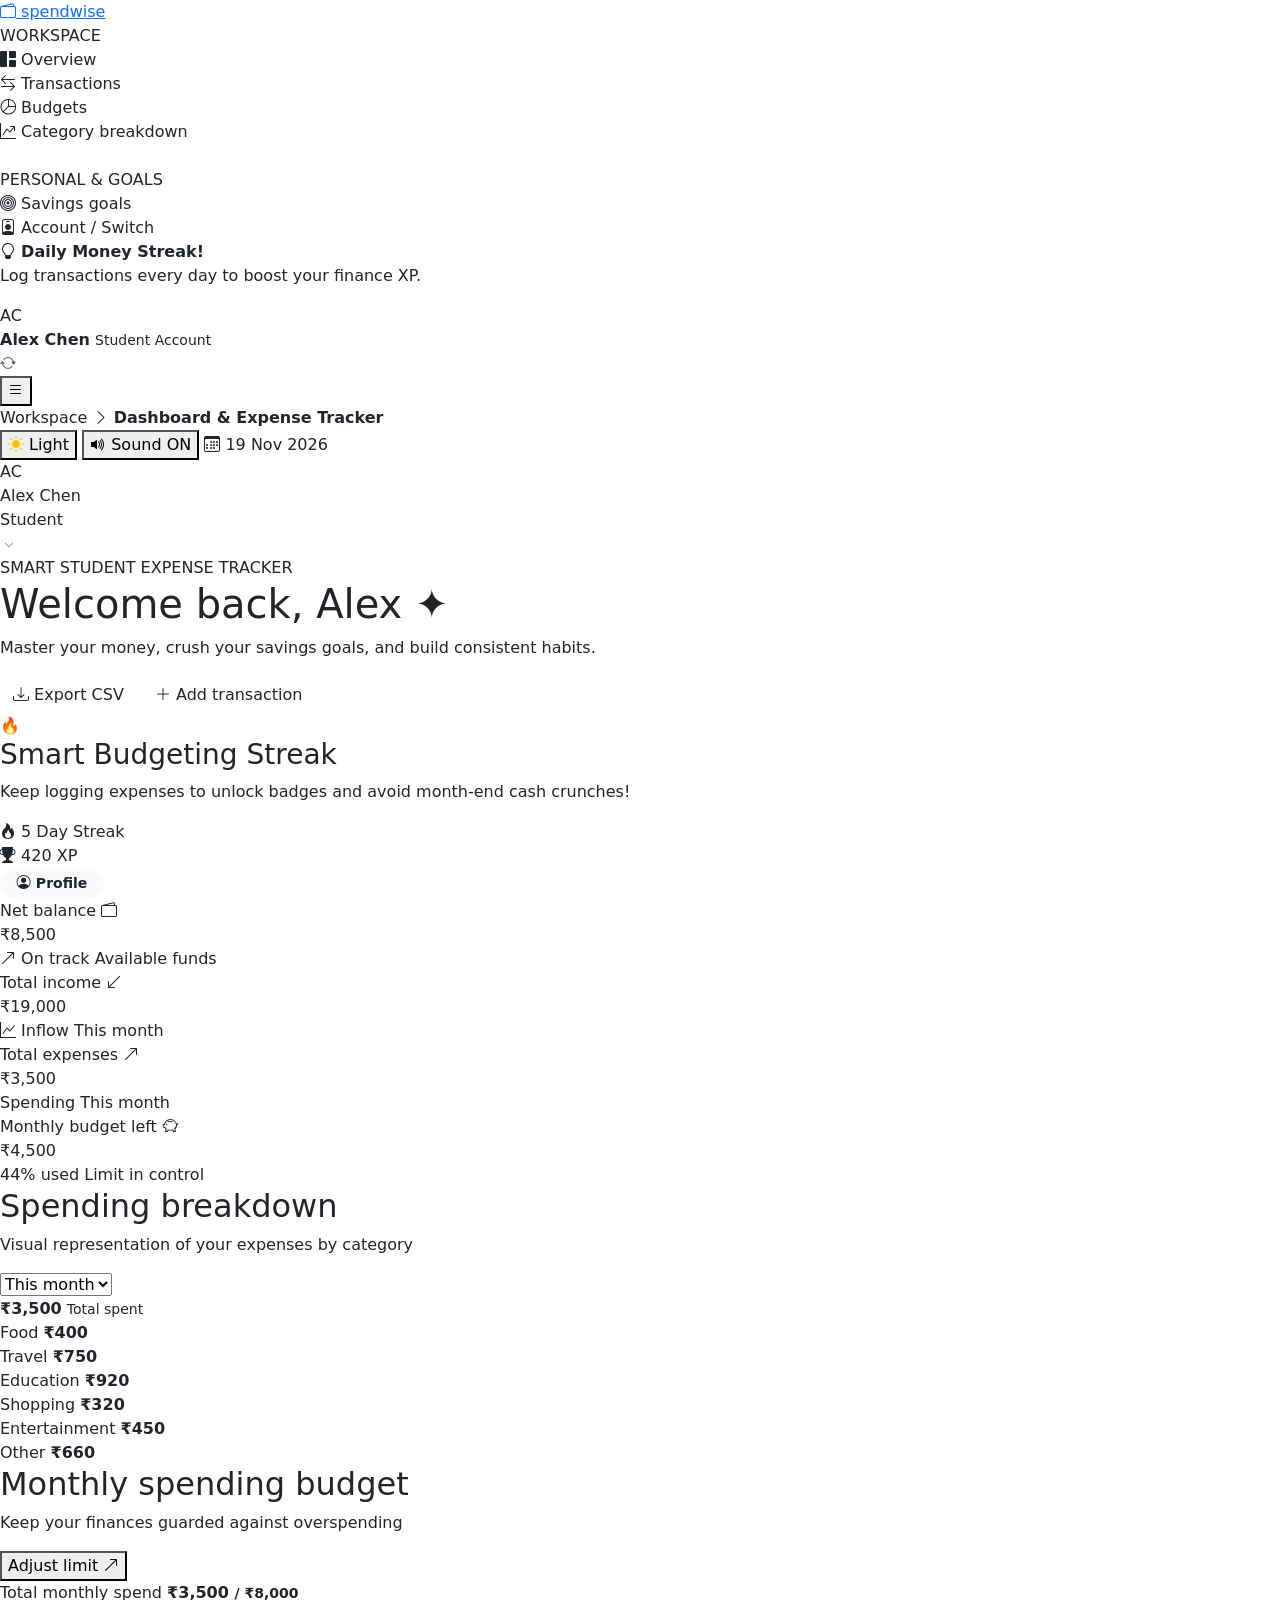
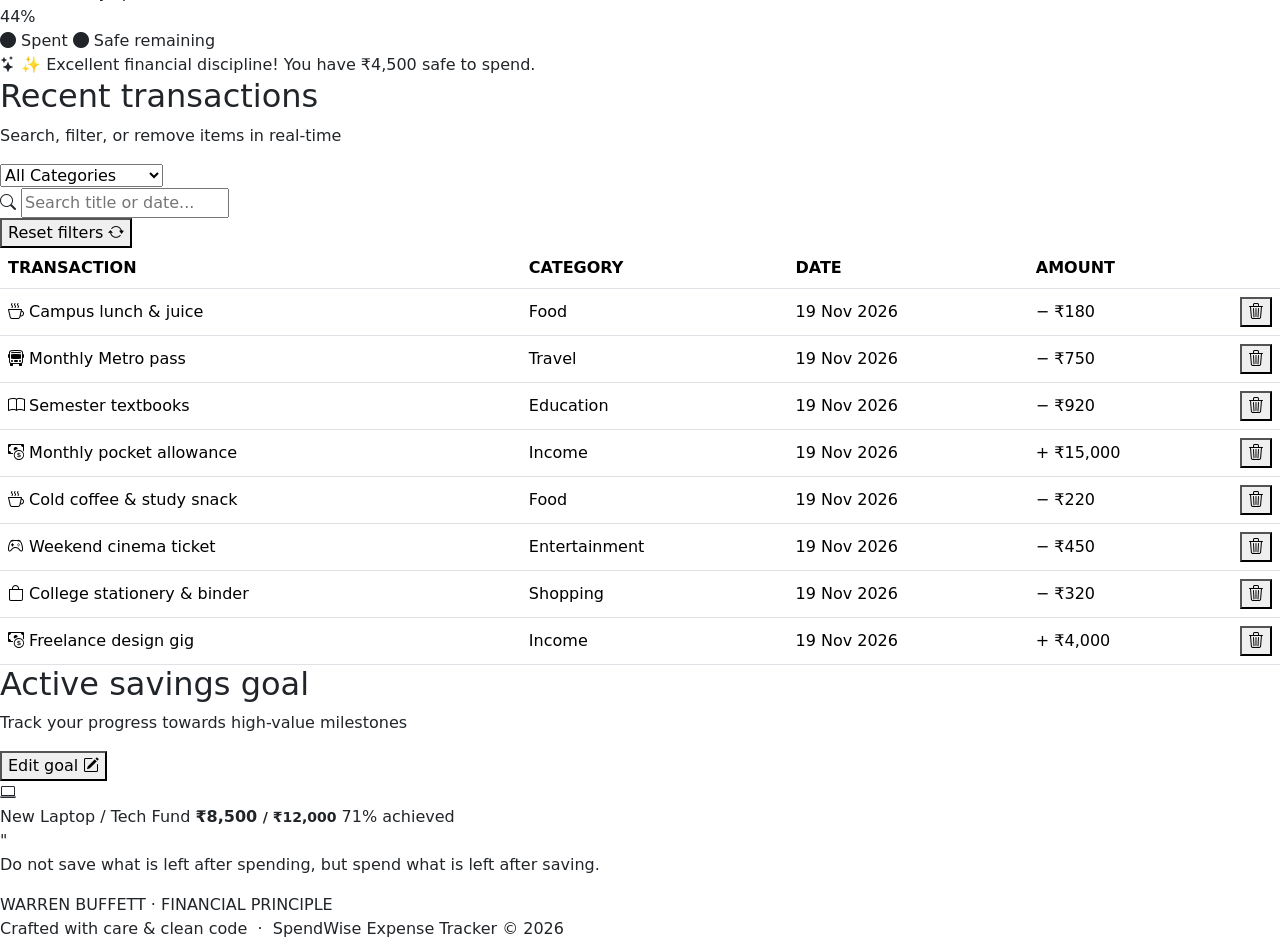
==== index.html @ b211a1a9 "Add files via upload" ====
<!doctype html>
<html lang="en">
<head>
  <meta charset="utf-8">
  <meta name="viewport" content="width=device-width, initial-scale=1">
  <title>SpendWise — Smart Expense &amp; Budget Tracker</title>
  <meta name="description" content="A smart, gamified expense tracker designed with interactive budget insights.">
  <link rel="preconnect" href="https://fonts.googleapis.com">
  <link rel="preconnect" href="https://fonts.gstatic.com" crossorigin>
  <link href="https://fonts.googleapis.com/css2?family=DM+Sans:wght@400;500;600;700&family=Manrope:wght@400;500;600;700;800&display=swap" rel="stylesheet">
  <link href="https://cdn.jsdelivr.net/npm/bootstrap@5.3.3/dist/css/bootstrap.min.css" rel="stylesheet">
  <link href="https://cdn.jsdelivr.net/npm/bootstrap-icons@1.11.3/font/bootstrap-icons.min.css" rel="stylesheet">
  <link rel="stylesheet" href="css/style.css">
</head>
<body>

  <div class="app-shell">

    <!-- ═══════════ SIDEBAR ═══════════ -->
    <aside class="sidebar" id="sidebar">
      <a class="brand" href="index.html">
        <span class="brand-mark"><i class="bi bi-wallet2"></i></span>
        <span>spend<span class="brand-accent">wise</span></span>
      </a>

      <div class="sidebar-label">WORKSPACE</div>
      <nav class="side-nav">
        <a class="nav-link active" href="#overview"><i class="bi bi-grid-1x2-fill"></i> Overview</a>
        <a class="nav-link" href="#transactions"><i class="bi bi-arrow-left-right"></i> Transactions</a>
        <a class="nav-link" href="#budgets"><i class="bi bi-pie-chart"></i> Budgets</a>
        <a class="nav-link" href="#insights"><i class="bi bi-graph-up-arrow"></i> Category breakdown</a>
      </nav>

      <div class="sidebar-label mt-4">PERSONAL &amp; GOALS</div>
      <nav class="side-nav">
        <a class="nav-link" href="#goals"><i class="bi bi-bullseye"></i> Savings goals</a>
        <a class="nav-link" href="#" data-bs-toggle="modal" data-bs-target="#loginModal">
          <i class="bi bi-person-badge"></i> Account / Switch
        </a>
      </nav>

      <div class="sidebar-bottom">
        <div class="tip-card">
          <span class="tip-icon"><i class="bi bi-lightbulb"></i></span>
          <strong>Daily Money Streak!</strong>
          <p>Log transactions every day to boost your finance XP.</p>
        </div>

        <div class="profile-mini" data-bs-toggle="modal" data-bs-target="#loginModal" title="Click to manage profile">
          <div class="avatar">AC</div>
          <div>
            <strong>Alex Chen</strong>
            <small>Student Account</small>
          </div>
          <i class="bi bi-arrow-repeat ms-auto text-muted"></i>
        </div>
      </div>
    </aside>

    <!-- ═══════════ MAIN CONTENT ═══════════ -->
    <main class="main-content">
      <header class="topbar">
        <button class="mobile-menu btn-icon" id="menuToggle" aria-label="Open menu">
          <i class="bi bi-list"></i>
        </button>
        <div class="breadcrumb-text">
          Workspace <i class="bi bi-chevron-right"></i>
          <strong>Dashboard &amp; Expense Tracker</strong>
        </div>

        <div class="top-actions">
          <!-- Light / Dark Theme Toggle -->
          <button class="theme-toggle-btn" id="themeToggleBtn" title="Switch between Light &amp; Dark Mode">
            <i class="bi bi-sun-fill text-warning"></i> <span>Light</span>
          </button>

          <!-- Audio Feedback Toggle -->
          <button class="sound-toggle-btn active" id="soundToggleBtn" title="Toggle audio feedback">
            <i class="bi bi-volume-up-fill"></i> Sound ON
          </button>

          <span class="today-pill"><i class="bi bi-calendar3"></i> 19 Nov 2026</span>

          <!-- User chip -->
          <div class="auth-avatar-chip" data-bs-toggle="modal" data-bs-target="#loginModal" title="Click to login or switch profile">
            <div class="avatar avatar-small">AC</div>
            <div>
              <div class="auth-name">Alex Chen</div>
              <div class="auth-role">Student</div>
            </div>
            <i class="bi bi-chevron-down ms-1 text-muted" style="font-size:10px;"></i>
          </div>
        </div>
      </header>

      <!-- ── OVERVIEW SECTION ── -->
      <section class="page-wrap" id="overview">

        <!-- Welcome Row -->
        <div class="welcome-row reveal">
          <div>
            <div class="eyebrow"><span class="live-dot"></span> SMART STUDENT EXPENSE TRACKER</div>
            <h1>Welcome back, <span class="user-green">Alex</span> <span class="wave">✦</span></h1>
            <p class="subheading">Master your money, crush your savings goals, and build consistent habits.</p>
          </div>
          <div class="header-actions">
            <button class="btn btn-outline-custom" title="Export transactions to CSV">
              <i class="bi bi-download"></i> Export CSV
            </button>
            <button class="btn btn-primary-custom" data-bs-toggle="modal" data-bs-target="#transactionModal">
              <i class="bi bi-plus-lg"></i> Add transaction
            </button>
          </div>
        </div>

        <!-- Gamification Banner -->
        <div class="gamify-banner reveal">
          <div class="gamify-left">
            <div class="gamify-badge">🔥</div>
            <div>
              <h3 class="gamify-title">Smart Budgeting Streak</h3>
              <p class="gamify-desc">Keep logging expenses to unlock badges and avoid month-end cash crunches!</p>
            </div>
          </div>
          <div class="gamify-pills">
            <div class="streak-pill"><i class="bi bi-fire"></i> 5 Day Streak</div>
            <div class="score-pill"><i class="bi bi-trophy-fill"></i> 420 XP</div>
            <button class="btn btn-sm btn-light text-dark fw-bold px-3 py-1 rounded-pill" data-bs-toggle="modal" data-bs-target="#loginModal">
              <i class="bi bi-person-circle"></i> Profile
            </button>
          </div>
        </div>

        <!-- Summary Cards -->
        <div class="summary-grid reveal">
          <!-- Net balance card -->
          <article class="summary-card balance-card">
            <div class="card-top">
              <span>Net balance</span>
              <span class="icon-bubble"><i class="bi bi-wallet2"></i></span>
            </div>
            <div class="amount">₹8,500</div>
            <div class="card-foot">
              <span class="trend positive"><i class="bi bi-arrow-up-right"></i> On track</span>
              <span>Available funds</span>
            </div>
            <div class="balance-orb orb-one"></div>
            <div class="balance-orb orb-two"></div>
          </article>

          <!-- Total income -->
          <article class="summary-card">
            <div class="card-top">
              <span>Total income</span>
              <span class="icon-bubble mint"><i class="bi bi-arrow-down-left"></i></span>
            </div>
            <div class="amount">₹19,000</div>
            <div class="card-foot">
              <span class="trend positive"><i class="bi bi-graph-up"></i> Inflow</span>
              <span>This month</span>
            </div>
          </article>

          <!-- Total expenses -->
          <article class="summary-card">
            <div class="card-top">
              <span>Total expenses</span>
              <span class="icon-bubble coral"><i class="bi bi-arrow-up-right"></i></span>
            </div>
            <div class="amount">₹3,500</div>
            <div class="card-foot">
              <span class="trend neutral">Spending</span>
              <span>This month</span>
            </div>
          </article>

          <!-- Monthly budget left -->
          <article class="summary-card">
            <div class="card-top">
              <span>Monthly budget left</span>
              <span class="icon-bubble violet"><i class="bi bi-piggy-bank"></i></span>
            </div>
            <div class="amount">₹4,500</div>
            <div class="budget-mini"><span></span></div>
            <div class="card-foot">
              <span>44% used</span>
              <span>Limit in control</span>
            </div>
          </article>
        </div>

        <!-- Middle Grid: Spending Breakdown + Budget -->
        <div class="content-grid">

          <!-- Spending breakdown (Donut) -->
          <section class="panel spending-panel reveal" id="insights">
            <div class="panel-heading">
              <div>
                <h2>Spending breakdown</h2>
                <p>Visual representation of your expenses by category</p>
              </div>
              <span class="select-wrap">
                <select aria-label="Chart period">
                  <option>This month</option>
                  <option>All time</option>
                </select>
              </span>
            </div>

            <div class="chart-layout">
              <div class="donut-wrap">
                <div class="donut-chart">
                  <div class="donut-center">
                    <strong>₹3,500</strong>
                    <small>Total spent</small>
                  </div>
                </div>
              </div>

              <div class="legend-list">
                <div class="legend-item">
                  <span class="legend-dot food"></span>
                  <span>Food</span>
                  <strong>₹400</strong>
                </div>
                <div class="legend-item">
                  <span class="legend-dot travel"></span>
                  <span>Travel</span>
                  <strong>₹750</strong>
                </div>
                <div class="legend-item">
                  <span class="legend-dot education"></span>
                  <span>Education</span>
                  <strong>₹920</strong>
                </div>
                <div class="legend-item">
                  <span class="legend-dot shopping"></span>
                  <span>Shopping</span>
                  <strong>₹320</strong>
                </div>
                <div class="legend-item">
                  <span class="legend-dot entertainment"></span>
                  <span>Entertainment</span>
                  <strong>₹450</strong>
                </div>
                <div class="legend-item">
                  <span class="legend-dot other"></span>
                  <span>Other</span>
                  <strong>₹660</strong>
                </div>
              </div>
            </div>
          </section>

          <!-- Monthly Budget Meter -->
          <section class="panel budget-panel reveal" id="budgets">
            <div class="panel-heading">
              <div>
                <h2>Monthly spending budget</h2>
                <p>Keep your finances guarded against overspending</p>
              </div>
              <button class="text-button" data-bs-toggle="modal" data-bs-target="#budgetModal">
                Adjust limit <i class="bi bi-arrow-up-right"></i>
              </button>
            </div>

            <div class="budget-total">
              <div>
                <span class="muted-label">Total monthly spend</span>
                <strong>₹3,500 <small>/ ₹8,000</small></strong>
              </div>
              <div class="budget-percent">44%</div>
            </div>

            <div class="progress-track">
              <div class="progress-fill" style="width:44%;"></div>
            </div>

            <div class="budget-caption">
              <span><i class="bi bi-circle-fill"></i> Spent</span>
              <span><i class="bi bi-circle-fill"></i> Safe remaining</span>
            </div>

            <div class="budget-note">
              <i class="bi bi-stars"></i>
              <span>✨ Excellent financial discipline! You have ₹4,500 safe to spend.</span>
            </div>
          </section>
        </div>

        <!-- Transactions Section -->
        <section class="panel transactions-panel reveal" id="transactions">
          <div class="panel-heading transaction-heading">
            <div>
              <h2>Recent transactions</h2>
              <p>Search, filter, or remove items in real-time</p>
            </div>
            <div class="transaction-tools">
              <select class="filter-select">
                <option value="All">All Categories</option>
                <option value="Food">🍔 Food</option>
                <option value="Travel">🚗 Travel</option>
                <option value="Education">📚 Education</option>
                <option value="Shopping">🛍️ Shopping</option>
                <option value="Entertainment">🎬 Entertainment</option>
                <option value="Income">💰 Income Only</option>
                <option value="Other">📦 Other</option>
              </select>

              <div class="search-box">
                <i class="bi bi-search"></i>
                <input type="search" placeholder="Search title or date...">
              </div>

              <button class="text-button">Reset filters <i class="bi bi-arrow-repeat"></i></button>
            </div>
          </div>

          <div class="table-responsive">
            <table class="table transaction-table align-middle mb-0">
              <thead>
                <tr>
                  <th>TRANSACTION</th>
                  <th>CATEGORY</th>
                  <th>DATE</th>
                  <th>AMOUNT</th>
                  <th style="width:40px"></th>
                </tr>
              </thead>
              <tbody>
                <tr>
                  <td>
                    <div class="transaction-name">
                      <span class="tx-icon"><i class="bi bi-cup-hot"></i></span>
                      Campus lunch &amp; juice
                    </div>
                  </td>
                  <td><span class="category-pill">Food</span></td>
                  <td>19 Nov 2026</td>
                  <td class="amount-out">− ₹180</td>
                  <td><button class="delete-btn" title="Delete"><i class="bi bi-trash3"></i></button></td>
                </tr>
                <tr>
                  <td>
                    <div class="transaction-name">
                      <span class="tx-icon travel"><i class="bi bi-bus-front"></i></span>
                      Monthly Metro pass
                    </div>
                  </td>
                  <td><span class="category-pill">Travel</span></td>
                  <td>19 Nov 2026</td>
                  <td class="amount-out">− ₹750</td>
                  <td><button class="delete-btn" title="Delete"><i class="bi bi-trash3"></i></button></td>
                </tr>
                <tr>
                  <td>
                    <div class="transaction-name">
                      <span class="tx-icon education"><i class="bi bi-book"></i></span>
                      Semester textbooks
                    </div>
                  </td>
                  <td><span class="category-pill">Education</span></td>
                  <td>19 Nov 2026</td>
                  <td class="amount-out">− ₹920</td>
                  <td><button class="delete-btn" title="Delete"><i class="bi bi-trash3"></i></button></td>
                </tr>
                <tr>
                  <td>
                    <div class="transaction-name">
                      <span class="tx-icon income"><i class="bi bi-cash-coin"></i></span>
                      Monthly pocket allowance
                    </div>
                  </td>
                  <td><span class="category-pill">Income</span></td>
                  <td>19 Nov 2026</td>
                  <td class="amount-in">+ ₹15,000</td>
                  <td><button class="delete-btn" title="Delete"><i class="bi bi-trash3"></i></button></td>
                </tr>
                <tr>
                  <td>
                    <div class="transaction-name">
                      <span class="tx-icon"><i class="bi bi-cup-hot"></i></span>
                      Cold coffee &amp; study snack
                    </div>
                  </td>
                  <td><span class="category-pill">Food</span></td>
                  <td>19 Nov 2026</td>
                  <td class="amount-out">− ₹220</td>
                  <td><button class="delete-btn" title="Delete"><i class="bi bi-trash3"></i></button></td>
                </tr>
                <tr>
                  <td>
                    <div class="transaction-name">
                      <span class="tx-icon entertainment"><i class="bi bi-controller"></i></span>
                      Weekend cinema ticket
                    </div>
                  </td>
                  <td><span class="category-pill">Entertainment</span></td>
                  <td>19 Nov 2026</td>
                  <td class="amount-out">− ₹450</td>
                  <td><button class="delete-btn" title="Delete"><i class="bi bi-trash3"></i></button></td>
                </tr>
                <tr>
                  <td>
                    <div class="transaction-name">
                      <span class="tx-icon shopping"><i class="bi bi-bag"></i></span>
                      College stationery &amp; binder
                    </div>
                  </td>
                  <td><span class="category-pill">Shopping</span></td>
                  <td>19 Nov 2026</td>
                  <td class="amount-out">− ₹320</td>
                  <td><button class="delete-btn" title="Delete"><i class="bi bi-trash3"></i></button></td>
                </tr>
                <tr>
                  <td>
                    <div class="transaction-name">
                      <span class="tx-icon income"><i class="bi bi-cash-coin"></i></span>
                      Freelance design gig
                    </div>
                  </td>
                  <td><span class="category-pill">Income</span></td>
                  <td>19 Nov 2026</td>
                  <td class="amount-in">+ ₹4,000</td>
                  <td><button class="delete-btn" title="Delete"><i class="bi bi-trash3"></i></button></td>
                </tr>
              </tbody>
            </table>
          </div>
        </section>

        <!-- Bottom Grid: Savings Goals + Quote -->
        <section class="bottom-grid">
          <div class="panel goal-panel reveal" id="goals">
            <div class="panel-heading">
              <div>
                <h2>Active savings goal</h2>
                <p>Track your progress towards high-value milestones</p>
              </div>
              <button class="text-button" data-bs-toggle="modal" data-bs-target="#goalModal">
                Edit goal <i class="bi bi-pencil-square"></i>
              </button>
            </div>
            <div class="goal-main">
              <div class="goal-illustration"><i class="bi bi-laptop"></i></div>
              <div>
                <span class="muted-label">New Laptop / Tech Fund</span>
                <strong>₹8,500 <small>/ ₹12,000</small></strong>
                <span class="goal-progress-text">71% achieved</span>
              </div>
            </div>
            <div class="progress-track goal-track">
              <div class="goal-fill" style="width:71%;"></div>
            </div>
          </div>

          <div class="quote-card reveal">
            <div class="quote-mark">"</div>
            <p>Do not save what is left after spending, but spend what is left after saving.</p>
            <span>WARREN BUFFETT · FINANCIAL PRINCIPLE</span>
            <div class="quote-decoration"></div>
          </div>
        </section>

        <footer class="footer-note">
          Crafted with care &amp; clean code &nbsp;·&nbsp; SpendWise Expense Tracker © 2026
        </footer>
      </section>
    </main>
  </div>

  <!-- ═══════════ ADD TRANSACTION MODAL ═══════════ -->
  <div class="modal fade" id="transactionModal" tabindex="-1" aria-hidden="true">
    <div class="modal-dialog modal-dialog-centered">
      <div class="modal-content custom-modal">
        <div class="modal-header">
          <div>
            <span class="modal-kicker">RECORD YOUR CASH FLOW</span>
            <h3>Add transaction</h3>
          </div>
          <button type="button" class="btn-close" data-bs-dismiss="modal" aria-label="Close"></button>
        </div>
        <form>
          <div class="modal-body">
            <div class="type-switch">
              <label>
                <input type="radio" name="type" value="expense" checked>
                <span><i class="bi bi-arrow-up-right"></i> Expense</span>
              </label>
              <label>
                <input type="radio" name="type" value="income">
                <span><i class="bi bi-arrow-down-left"></i> Income</span>
              </label>
            </div>

            <label class="form-label" for="txTitle">Description / Title</label>
            <input class="form-control custom-input" id="txTitle" maxlength="50" placeholder="e.g. Lunch with friends">

            <div class="row g-3 mt-1">
              <div class="col-6">
                <label class="form-label" for="txAmount">Amount (₹)</label>
                <input class="form-control custom-input" id="txAmount" type="number" min="1" placeholder="250">
              </div>
              <div class="col-6">
                <label class="form-label" for="txCategory">Category</label>
                <select class="form-select custom-input" id="txCategory">
                  <option>Food</option>
                  <option>Travel</option>
                  <option>Education</option>
                  <option>Shopping</option>
                  <option>Entertainment</option>
                  <option>Other</option>
                </select>
              </div>
            </div>

            <label class="form-label mt-3" for="txDate">Date</label>
            <input class="form-control custom-input" id="txDate" type="date" value="2026-11-19">
          </div>
          <div class="modal-footer">
            <button type="button" class="btn btn-light-custom" data-bs-dismiss="modal">Cancel</button>
            <button type="submit" class="btn btn-primary-custom">Save transaction <i class="bi bi-check2"></i></button>
          </div>
        </form>
      </div>
    </div>
  </div>

  <!-- ═══════════ SET BUDGET MODAL ═══════════ -->
  <div class="modal fade" id="budgetModal" tabindex="-1" aria-hidden="true">
    <div class="modal-dialog modal-dialog-centered">
      <div class="modal-content custom-modal">
        <div class="modal-header">
          <div>
            <span class="modal-kicker">CONTROL YOUR SPEND</span>
            <h3>Set monthly limit</h3>
          </div>
          <button type="button" class="btn-close" data-bs-dismiss="modal"></button>
        </div>
        <form>
          <div class="modal-body">
            <label class="form-label" for="budgetInput">Monthly spending budget (₹)</label>
            <input class="form-control custom-input" id="budgetInput" type="number" min="500" placeholder="8000" value="8000">
            <p class="text-muted mt-2 mb-0" style="font-size:10px;">SpendWise will notify you when your expenses approach 80% and 100% of this amount.</p>
          </div>
          <div class="modal-footer">
            <button type="button" class="btn btn-light-custom" data-bs-dismiss="modal">Cancel</button>
            <button type="submit" class="btn btn-primary-custom">Update budget</button>
          </div>
        </form>
      </div>
    </div>
  </div>

  <!-- ═══════════ SET GOAL MODAL ═══════════ -->
  <div class="modal fade" id="goalModal" tabindex="-1" aria-hidden="true">
    <div class="modal-dialog modal-dialog-centered">
      <div class="modal-content custom-modal">
        <div class="modal-header">
          <div>
            <span class="modal-kicker">DREAM BIG</span>
            <h3>Adjust savings goal</h3>
          </div>
          <button type="button" class="btn-close" data-bs-dismiss="modal"></button>
        </div>
        <form>
          <div class="modal-body">
            <label class="form-label" for="goalInput">Target savings amount (₹)</label>
            <input class="form-control custom-input" id="goalInput" type="number" min="1000" placeholder="12000" value="12000">
            <p class="text-muted mt-2 mb-0" style="font-size:10px;">Calculated automatically based on your net income surplus.</p>
          </div>
          <div class="modal-footer">
            <button type="button" class="btn btn-light-custom" data-bs-dismiss="modal">Cancel</button>
            <button type="submit" class="btn btn-primary-custom">Save target</button>
          </div>
        </form>
      </div>
    </div>
  </div>

  <!-- ═══════════ LOGIN / SWITCH ACCOUNT MODAL ═══════════ -->
  <div class="modal fade" id="loginModal" tabindex="-1" aria-hidden="true">
    <div class="modal-dialog modal-dialog-centered">
      <div class="modal-content custom-modal">
        <div class="modal-header">
          <div>
            <span class="modal-kicker">PERSONALIZED EXPERIENCE</span>
            <h3>Sign In / Switch Profile</h3>
          </div>
          <button type="button" class="btn-close" data-bs-dismiss="modal" aria-label="Close"></button>
        </div>
        <form>
          <div class="modal-body">
            <!-- Quick-switch profiles -->
            <div class="mb-3">
              <label class="form-label">Quick switch profiles:</label>
              <div class="d-flex gap-2 flex-wrap">
                <button type="button" class="btn btn-sm btn-light-custom">👤 Alex Chen (Tech)</button>
                <button type="button" class="btn btn-sm btn-light-custom">🎨 Maya Sharma (Design)</button>
                <button type="button" class="btn btn-sm btn-light-custom">📊 Dev Patel (Finance)</button>
              </div>
            </div>

            <hr style="border-color:var(--line);">

            <label class="form-label" for="loginName">Full Name</label>
            <input class="form-control custom-input" id="loginName" placeholder="e.g. Alex Chen" value="Alex Chen">

            <label class="form-label mt-2" for="loginEmail">Email Address</label>
            <input class="form-control custom-input" id="loginEmail" type="email" placeholder="alex@college.edu" value="alex@college.edu">

            <label class="form-label mt-2" for="loginRole">Account Type / Major</label>
            <select class="form-select custom-input" id="loginRole">
              <option>Computer Science Major</option>
              <option>Design &amp; Arts Student</option>
              <option>Business &amp; Finance</option>
              <option>Personal Account</option>
            </select>
          </div>
          <div class="modal-footer">
            <button type="button" class="btn btn-light-custom" data-bs-dismiss="modal">Cancel</button>
            <button type="submit" class="btn btn-primary-custom">Log In &amp; Save <i class="bi bi-box-arrow-in-right"></i></button>
          </div>
        </form>
      </div>
    </div>
  </div>

  <!-- Toast Notification -->
  <div class="toast-container position-fixed bottom-0 end-0 p-3">
    <div id="appToast" class="toast custom-toast" role="status">
      <div class="toast-body">
        <i class="bi bi-check-circle-fill"></i>
        <span>Action completed successfully</span>
      </div>
    </div>
  </div>

  <!-- Bootstrap JS -->
  <script src="https://cdn.jsdelivr.net/npm/bootstrap@5.3.3/dist/js/bootstrap.bundle.min.js"></script>

  <!-- Minimal Interactivity: Theme Toggle + Sidebar + Sound Toggle (pure HTML/CSS/Bootstrap inline) -->
  <script>
    // Theme Toggle
    const THEME_KEY = "spendwise.theme.v2";
    let theme = localStorage.getItem(THEME_KEY) || "light";
    function applyTheme(t) {
      theme = t;
      document.documentElement.setAttribute("data-theme", t);
      localStorage.setItem(THEME_KEY, t);
      const btn = document.getElementById("themeToggleBtn");
      if (btn) btn.innerHTML = t === "dark"
        ? '<i class="bi bi-moon-stars-fill text-warning"></i> <span>Dark</span>'
        : '<i class="bi bi-sun-fill text-warning"></i> <span>Light</span>';
    }
    applyTheme(theme);
    document.getElementById("themeToggleBtn").addEventListener("click", () => applyTheme(theme === "dark" ? "light" : "dark"));

    // Mobile Sidebar Toggle
    document.getElementById("menuToggle").addEventListener("click", () => {
      document.getElementById("sidebar").classList.toggle("open");
    });
    document.addEventListener("click", e => {
      const side = document.getElementById("sidebar");
      if (window.innerWidth <= 900 && side.classList.contains("open") && !side.contains(e.target) && !e.target.closest("#menuToggle")) {
        side.classList.remove("open");
      }
    });

    // Sidebar nav active state
    document.querySelectorAll(".side-nav .nav-link").forEach(link => {
      link.addEventListener("click", () => {
        document.querySelectorAll(".side-nav .nav-link").forEach(a => a.classList.remove("active"));
        link.classList.add("active");
        document.getElementById("sidebar").classList.remove("open");
      });
    });

    // Sound Toggle (visual only)
    const soundBtn = document.getElementById("soundToggleBtn");
    let soundOn = true;
    soundBtn.addEventListener("click", () => {
      soundOn = !soundOn;
      soundBtn.classList.toggle("active", soundOn);
      soundBtn.innerHTML = soundOn
        ? '<i class="bi bi-volume-up-fill"></i> Sound ON'
        : '<i class="bi bi-volume-mute-fill"></i> Sound OFF';
    });
  </script>
</body>
</html>
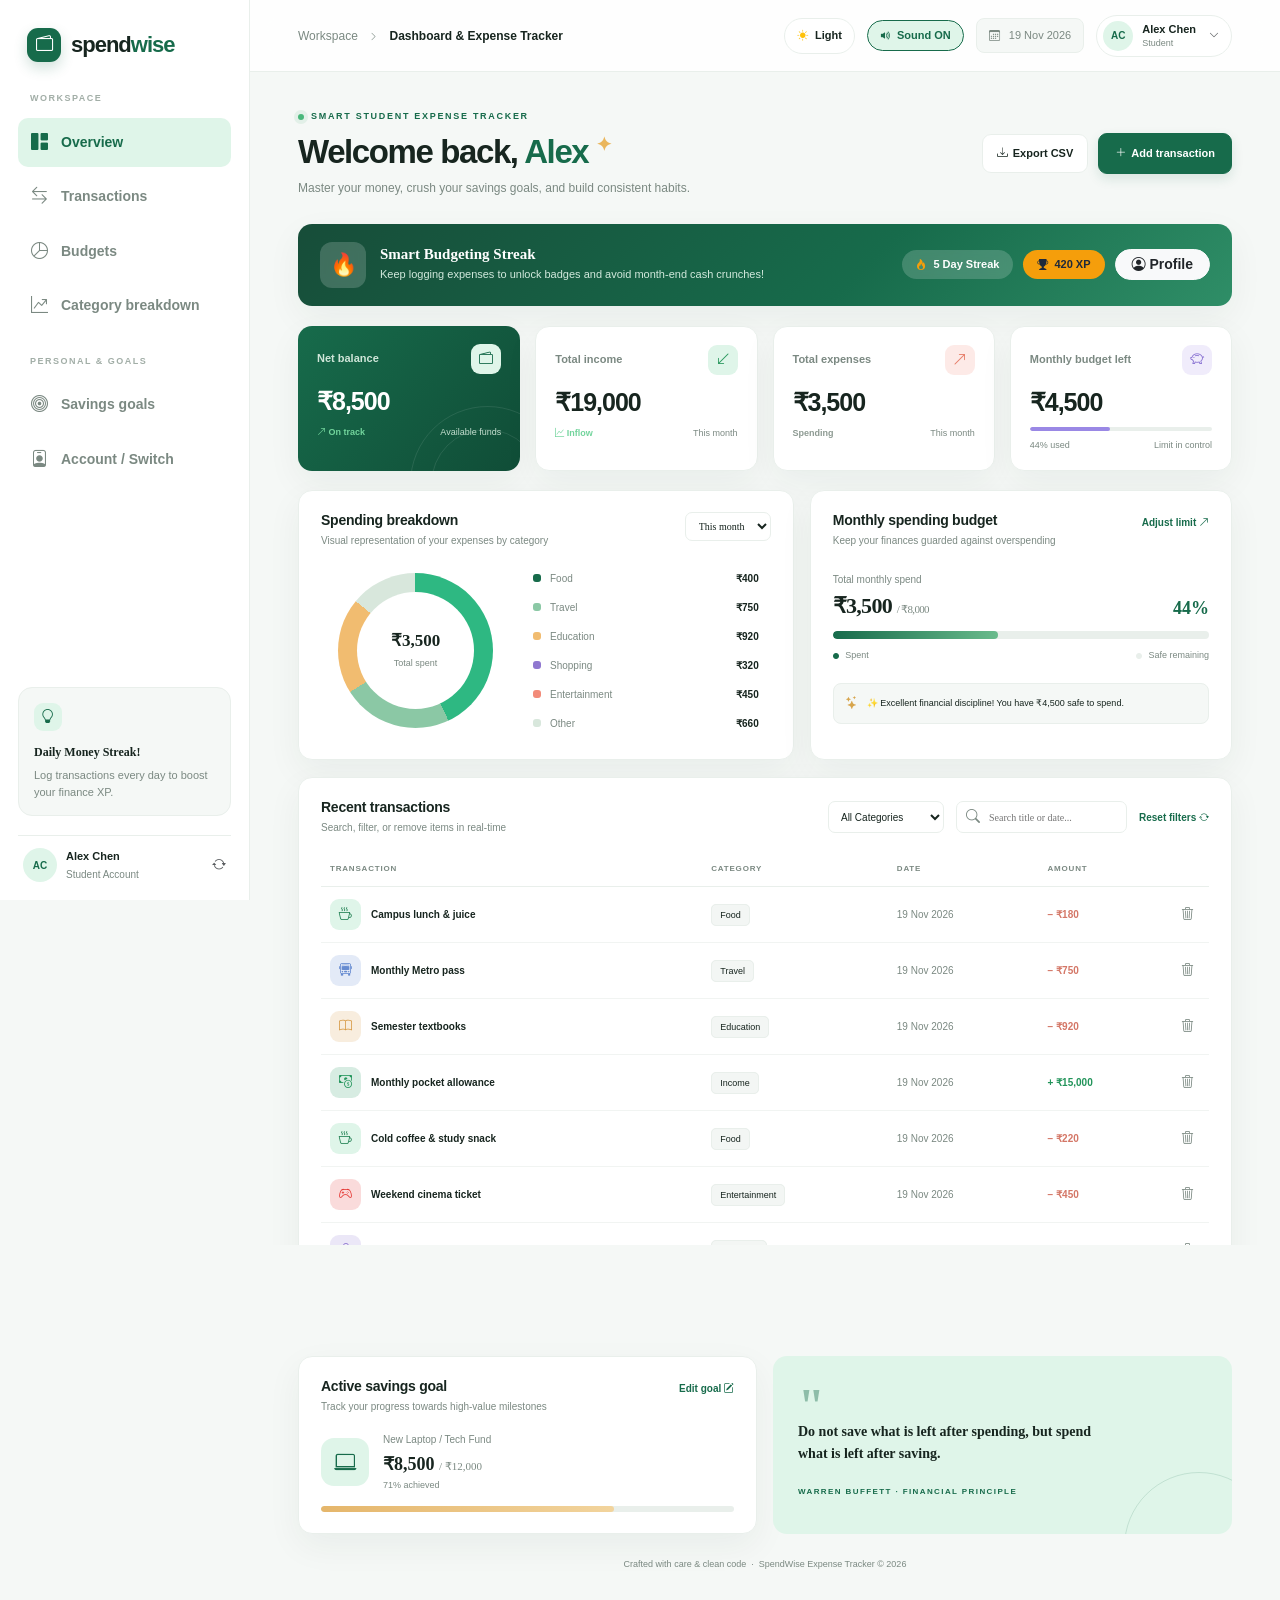
==== commit e21f5559: "Fix stylesheet link path in index.html" ====
--- a/index.html
+++ b/index.html
@@ -10,7 +10,7 @@
   <link href="https://fonts.googleapis.com/css2?family=DM+Sans:wght@400;500;600;700&family=Manrope:wght@400;500;600;700;800&display=swap" rel="stylesheet">
   <link href="https://cdn.jsdelivr.net/npm/bootstrap@5.3.3/dist/css/bootstrap.min.css" rel="stylesheet">
   <link href="https://cdn.jsdelivr.net/npm/bootstrap-icons@1.11.3/font/bootstrap-icons.min.css" rel="stylesheet">
-  <link rel="stylesheet" href="css/style.css">
+ <link rel="stylesheet" href="style.css">
 </head>
 <body>
 
--- a/style.css
+++ b/style.css
@@ -0,0 +1,687 @@
+/* ══════════════════════════════════════
+   SPENDWISE — CSS (HTML+CSS+Bootstrap only)
+   ══════════════════════════════════════ */
+
+/* ── Design tokens ── */
+:root {
+  --ink: #17251f;
+  --muted: #7b8982;
+  --green: #176b4b;
+  --green-dark: #104d37;
+  --mint: #dff5e9;
+  --bg: #f5f8f6;
+  --panel-bg: #ffffff;
+  --card-bg: #ffffff;
+  --topbar-bg: #ffffffd9;
+  --line: #e9efeb;
+  --white: #fff;
+  --coral: #f28b79;
+  --violet: #a994e8;
+  --shadow: 0 12px 35px rgba(24,55,39,.055);
+  --table-border: #f1f4f2;
+  --modal-bg: #ffffff;
+  --input-bg: #ffffff;
+  --input-border: #e5ece7;
+  --badge-bg: #f3f6f4;
+  --donut-center-bg: #ffffff;
+}
+
+/* ── Dark theme tokens ── */
+[data-theme="dark"] {
+  --ink: #e5ede8;
+  --muted: #93a69b;
+  --green: #2eb882;
+  --green-dark: #1d8a5f;
+  --mint: #1a3d2e;
+  --bg: #0f1713;
+  --panel-bg: #16221c;
+  --card-bg: #16221c;
+  --topbar-bg: #16221ce6;
+  --line: #22332a;
+  --white: #1c2b23;
+  --coral: #f59280;
+  --violet: #b5a2f0;
+  --shadow: 0 12px 35px rgba(0,0,0,.35);
+  --table-border: #1f3026;
+  --modal-bg: #16221c;
+  --input-bg: #1b2a22;
+  --input-border: #293d32;
+  --badge-bg: #1f3127;
+  --donut-center-bg: #16221c;
+}
+
+* { box-sizing: border-box; }
+html { scroll-behavior: smooth; }
+
+body {
+  margin: 0;
+  background: var(--bg);
+  color: var(--ink);
+  font-family: "DM Sans", sans-serif;
+  font-size: 14px;
+  transition: background-color .3s ease, color .3s ease;
+}
+
+/* ── App shell ── */
+.app-shell { min-height: 100vh; }
+
+/* ── Sidebar ── */
+.sidebar {
+  width: 250px;
+  background: var(--panel-bg);
+  border-right: 1px solid var(--line);
+  position: fixed;
+  inset: 0 auto 0 0;
+  padding: 28px 18px 18px;
+  display: flex;
+  flex-direction: column;
+  z-index: 1030;
+  transition: background-color .3s ease, border-color .3s ease, transform .3s ease;
+}
+
+.brand {
+  display: flex;
+  align-items: center;
+  gap: 10px;
+  font: 800 22px Manrope, sans-serif;
+  color: var(--ink);
+  text-decoration: none;
+  letter-spacing: -1px;
+  padding: 0 9px 30px;
+}
+.brand-mark {
+  height: 34px; width: 34px;
+  border-radius: 11px;
+  background: var(--green);
+  color: #fff;
+  display: grid; place-items: center;
+  font-size: 17px;
+  box-shadow: 0 6px 14px #176b4b33;
+}
+.brand-accent { color: var(--green); }
+
+.sidebar-label {
+  font-size: 9px;
+  font-weight: 700;
+  letter-spacing: 1.5px;
+  color: #a2aea7;
+  padding: 0 12px 12px;
+}
+
+.side-nav { display: grid; gap: 5px; }
+.side-nav .nav-link {
+  display: flex; align-items: center; gap: 13px;
+  color: var(--muted);
+  padding: 12px 13px;
+  border-radius: 10px;
+  font-weight: 600;
+  transition: .25s;
+  cursor: pointer;
+  text-decoration: none;
+}
+.side-nav .nav-link i { font-size: 17px; }
+.side-nav .nav-link:hover,
+.side-nav .nav-link.active {
+  background: var(--mint);
+  color: var(--green);
+}
+
+.sidebar-bottom { margin-top: auto; }
+
+.tip-card {
+  background: var(--bg);
+  border: 1px solid var(--line);
+  border-radius: 14px;
+  padding: 15px;
+  margin-bottom: 19px;
+}
+.tip-icon {
+  width: 28px; height: 28px;
+  border-radius: 9px;
+  background: var(--mint);
+  color: var(--green);
+  display: grid; place-items: center;
+  margin-bottom: 10px;
+}
+.tip-card strong { font: 700 12px Manrope; color: var(--ink); }
+.tip-card p { font-size: 11px; color: var(--muted); margin: 5px 0 0; line-height: 1.5; }
+
+.profile-mini {
+  display: flex; align-items: center; gap: 9px;
+  padding: 12px 5px 0;
+  border-top: 1px solid var(--line);
+  cursor: pointer;
+}
+.profile-mini strong, .profile-mini small { display: block; }
+.profile-mini strong { font-size: 11px; color: var(--ink); }
+.profile-mini small { font-size: 10px; color: var(--muted); margin-top: 2px; }
+
+.avatar {
+  width: 34px; height: 34px;
+  flex: 0 0 auto;
+  border-radius: 50%;
+  background: var(--mint);
+  color: var(--green);
+  display: grid; place-items: center;
+  font-size: 10px; font-weight: 800;
+}
+.avatar-small { width: 30px; height: 30px; }
+
+/* ── Main content ── */
+.main-content { margin-left: 250px; min-height: 100vh; }
+
+/* ── Topbar ── */
+.topbar {
+  height: 72px;
+  background: var(--topbar-bg);
+  backdrop-filter: blur(14px);
+  border-bottom: 1px solid var(--line);
+  display: flex;
+  align-items: center;
+  justify-content: space-between;
+  padding: 0 48px;
+  position: sticky;
+  top: 0;
+  z-index: 100;
+  transition: background-color .3s ease, border-color .3s ease;
+}
+.breadcrumb-text { font-size: 12px; color: var(--muted); }
+.breadcrumb-text i { font-size: 9px; margin: 0 8px; }
+.breadcrumb-text strong { color: var(--ink); }
+.top-actions { display: flex; align-items: center; gap: 12px; }
+
+.theme-toggle-btn {
+  background: var(--panel-bg);
+  border: 1px solid var(--line);
+  color: var(--ink);
+  height: 36px;
+  padding: 0 12px;
+  border-radius: 20px;
+  cursor: pointer;
+  display: inline-flex; align-items: center; gap: 7px;
+  font-size: 11px; font-weight: 700;
+  transition: all .2s;
+}
+.theme-toggle-btn:hover {
+  background: var(--mint); color: var(--green); border-color: var(--green);
+}
+
+.sound-toggle-btn {
+  background: var(--panel-bg);
+  border: 1px solid var(--line);
+  border-radius: 20px;
+  padding: 6px 12px;
+  font-size: 11px; font-weight: 600;
+  color: var(--muted); cursor: pointer;
+  display: inline-flex; align-items: center; gap: 6px;
+  transition: .2s;
+}
+.sound-toggle-btn.active {
+  background: var(--mint); color: var(--green); border-color: var(--green);
+}
+
+.today-pill {
+  color: var(--muted); font-size: 11px;
+  background: var(--bg);
+  padding: 8px 12px; border-radius: 8px;
+  border: 1px solid var(--line);
+}
+.today-pill i { margin-right: 6px; }
+
+.mobile-menu { display: none; border: 0; background: transparent; color: var(--muted); font-size: 22px; cursor: pointer; }
+
+/* ── Auth chip ── */
+.auth-avatar-chip {
+  display: flex; align-items: center; gap: 9px;
+  padding: 5px 12px 5px 6px;
+  background: var(--panel-bg);
+  border-radius: 24px; border: 1px solid var(--line); cursor: pointer;
+}
+.auth-name { font-size: 11px; font-weight: 700; color: var(--ink); }
+.auth-role { font-size: 9px; color: var(--muted); }
+
+/* ── Page wrap ── */
+.page-wrap { max-width: 1450px; margin: auto; padding: 38px 48px 25px; }
+
+/* ── Welcome row ── */
+.welcome-row {
+  display: flex; align-items: center;
+  justify-content: space-between; margin-bottom: 27px;
+}
+.eyebrow {
+  font-size: 9px; letter-spacing: 1.7px; font-weight: 700; color: var(--green);
+  display: flex; align-items: center; gap: 7px; margin-bottom: 9px;
+}
+.live-dot {
+  height: 6px; width: 6px;
+  background: #49b77b; border-radius: 50%;
+  box-shadow: 0 0 0 4px #49b77b1c;
+}
+.welcome-row h1 {
+  font: 800 clamp(25px,3vw,33px) Manrope, sans-serif;
+  letter-spacing: -1.4px; margin: 0; color: var(--ink);
+}
+.welcome-row h1 .user-green { color: var(--green); }
+.wave { font-size: 19px; color: #eab65c; vertical-align: top; display: inline-block; animation: float 2.8s ease-in-out infinite; }
+.subheading { color: var(--muted); font-size: 12px; margin: 8px 0 0; }
+.header-actions { display: flex; align-items: center; gap: 10px; }
+
+/* Buttons */
+.btn-primary-custom {
+  background: var(--green); border: 1px solid var(--green); color: white;
+  padding: 11px 16px; border-radius: 9px; font-size: 11px; font-weight: 700;
+  box-shadow: 0 5px 12px #176b4b22; transition: .25s; cursor: pointer; text-decoration: none; display: inline-flex; align-items: center; gap: 5px;
+}
+.btn-primary-custom:hover {
+  background: var(--green-dark); border-color: var(--green-dark); color: #fff;
+  transform: translateY(-2px); box-shadow: 0 8px 18px #176b4b30;
+}
+.btn-outline-custom {
+  background: var(--panel-bg); border: 1px solid var(--line); color: var(--ink);
+  padding: 10px 14px; border-radius: 9px; font-size: 11px; font-weight: 700;
+  transition: .25s; cursor: pointer; display: inline-flex; align-items: center; gap: 5px;
+}
+.btn-outline-custom:hover { background: var(--mint); color: var(--green); border-color: var(--green); }
+
+/* ── Gamify banner ── */
+.gamify-banner {
+  background: linear-gradient(135deg, #174d39 0%, #176b4b 60%, #2f8e67 100%);
+  color: #fff; border-radius: 14px; padding: 18px 22px; margin-bottom: 20px;
+  display: flex; align-items: center; justify-content: space-between; flex-wrap: wrap; gap: 15px;
+  box-shadow: var(--shadow); position: relative; overflow: hidden;
+}
+.gamify-left { display: flex; align-items: center; gap: 14px; z-index: 2; }
+.gamify-badge {
+  width: 46px; height: 46px; border-radius: 12px;
+  background: rgba(255,255,255,0.18); backdrop-filter: blur(5px);
+  display: grid; place-items: center; font-size: 22px;
+}
+.gamify-title { font: 800 15px Manrope; margin: 0 0 3px; }
+.gamify-desc { font-size: 11px; color: #d2e9dd; margin: 0; }
+.gamify-pills { display: flex; align-items: center; gap: 10px; z-index: 2; }
+.streak-pill {
+  background: rgba(255,255,255,0.18); backdrop-filter: blur(4px);
+  padding: 6px 14px; border-radius: 20px; font-size: 11px; font-weight: 700;
+  display: flex; align-items: center; gap: 6px;
+}
+.streak-pill i { color: #f59e0b; }
+.score-pill {
+  background: #f59e0b; color: #1e293b;
+  padding: 6px 14px; border-radius: 20px; font-size: 11px; font-weight: 800;
+  display: flex; align-items: center; gap: 6px;
+}
+
+/* ── Summary cards ── */
+.summary-grid {
+  display: grid; grid-template-columns: repeat(4, 1fr);
+  gap: 15px; margin-bottom: 19px;
+}
+.summary-card {
+  background: var(--card-bg); border: 1px solid var(--line);
+  border-radius: 14px; padding: 18px 19px; min-height: 143px;
+  position: relative; overflow: hidden; box-shadow: var(--shadow);
+  transition: transform .3s, box-shadow .3s;
+}
+.summary-card:hover { transform: translateY(-5px); box-shadow: 0 16px 32px rgba(0,0,0,0.15); }
+.balance-card {
+  background: linear-gradient(130deg,#176b4b,#104d37); color: #fff; border: 0;
+}
+.card-top {
+  display: flex; align-items: center; justify-content: space-between;
+  color: var(--muted); font-size: 11px; font-weight: 600; position: relative; z-index: 1;
+}
+.balance-card .card-top { color: #d0e6d9; }
+.icon-bubble {
+  width: 30px; height: 30px; border-radius: 9px;
+  background: var(--mint); color: var(--green);
+  display: grid; place-items: center; font-size: 14px;
+}
+.icon-bubble.mint { background: var(--mint); color: #29975d; }
+.icon-bubble.coral { background: rgba(242,139,121,0.18); color: #e67c68; }
+.icon-bubble.violet { background: rgba(169,148,232,0.18); color: #8871d2; }
+.amount {
+  font: 800 25px Manrope, sans-serif; letter-spacing: -1px;
+  margin: 13px 0 10px; position: relative; z-index: 1; color: var(--ink);
+}
+.balance-card .amount { color: #fff; }
+.card-foot {
+  display: flex; align-items: center; justify-content: space-between;
+  color: var(--muted); font-size: 9px; position: relative; z-index: 1;
+}
+.balance-card .card-foot { color: #c5dfd0; }
+.trend { font-size: 9px; font-weight: 700; }
+.trend.positive { color: #72d49c; }
+.trend.neutral { color: #8d9a92; }
+.balance-orb {
+  position: absolute; border: 1px solid #ffffff18; border-radius: 50%; pointer-events: none;
+}
+.orb-one { width: 155px; height: 155px; right: -45px; bottom: -90px; }
+.orb-two { width: 110px; height: 110px; right: -21px; bottom: -68px; }
+.budget-mini {
+  height: 4px; border-radius: 10px; background: var(--line); overflow: hidden; margin: 0 0 8px; position: relative; z-index: 1;
+}
+.budget-mini span {
+  display: block; width: 44%; height: 100%; background: #9a88e5; border-radius: 10px;
+}
+
+/* ── Content grid ── */
+.content-grid {
+  display: grid; grid-template-columns: 1.08fr .92fr; gap: 16px; margin-bottom: 17px;
+}
+
+/* ── Panel base ── */
+.panel {
+  background: var(--panel-bg); border: 1px solid var(--line); border-radius: 14px;
+  padding: 21px 22px; box-shadow: var(--shadow);
+  transition: background-color .3s ease, border-color .3s ease;
+}
+.panel-heading {
+  display: flex; justify-content: space-between; align-items: flex-start; gap: 15px;
+}
+.panel-heading h2 { font: 800 14px Manrope, sans-serif; margin: 0; letter-spacing: -.25px; color: var(--ink); }
+.panel-heading p { color: var(--muted); font-size: 10px; margin: 5px 0 0; }
+.text-button { border: 0; background: transparent; color: var(--green); font-size: 10px; font-weight: 700; padding: 3px 0; cursor: pointer; }
+.text-button:hover { color: var(--green-dark); }
+.select-wrap select {
+  border: 1px solid var(--line); border-radius: 7px; padding: 7px 9px;
+  font: 500 10px "DM Sans"; color: var(--ink); background: var(--panel-bg); outline: none;
+}
+
+/* ── Donut chart (pure CSS conic-gradient) ── */
+.chart-layout {
+  display: flex; align-items: center; gap: 35px; padding: 20px 12px 5px;
+}
+.donut-wrap { width: 165px; height: 165px; flex: 0 0 165px; display: grid; place-items: center; }
+.donut-chart {
+  height: 155px; width: 155px; border-radius: 50%;
+  background: conic-gradient(
+    #2eb882 0% 43%,
+    #8bc8a5 43% 66%,
+    #f1bc70 66% 86%,
+    #d8e7dc 86% 100%
+  );
+  display: grid; place-items: center; position: relative;
+}
+.donut-chart::after {
+  content: "";
+  position: absolute; inset: 19px;
+  background: var(--donut-center-bg); border-radius: 50%;
+}
+.donut-center { position: relative; z-index: 1; text-align: center; }
+.donut-center strong { display: block; font: 800 17px Manrope; color: var(--ink); }
+.donut-center small { font-size: 9px; color: var(--muted); }
+
+.legend-list { display: grid; gap: 14px; flex: 1; min-width: 130px; }
+.legend-item {
+  display: grid; grid-template-columns: 9px 1fr auto;
+  gap: 8px; align-items: center; font-size: 10px; color: var(--muted);
+}
+.legend-item strong { font-size: 10px; color: var(--ink); }
+.legend-dot { width: 8px; height: 8px; border-radius: 3px; }
+.legend-dot.food        { background: #176b4b; }
+.legend-dot.travel      { background: #8bc8a5; }
+.legend-dot.education   { background: #f1bc70; }
+.legend-dot.shopping    { background: #9078d0; }
+.legend-dot.entertainment { background: #f28b79; }
+.legend-dot.other       { background: #d8e7dc; }
+
+/* ── Budget panel ── */
+.budget-total {
+  display: flex; justify-content: space-between; align-items: flex-end; margin: 24px 0 12px;
+}
+.muted-label { font-size: 10px; color: var(--muted); display: block; margin-bottom: 6px; }
+.budget-total strong { font: 800 22px Manrope; letter-spacing: -.7px; color: var(--ink); }
+.budget-total strong small,
+.goal-main strong small { font: 500 11px "DM Sans"; color: var(--muted); }
+.budget-percent { font: 800 18px Manrope; color: var(--green); }
+.progress-track { height: 8px; border-radius: 20px; background: var(--line); overflow: hidden; }
+.progress-fill {
+  width: 44%;
+  height: 100%; border-radius: 20px;
+  background: linear-gradient(90deg,#176b4b,#69bb8c);
+}
+.budget-caption {
+  display: flex; justify-content: space-between; margin-top: 10px;
+  color: var(--muted); font-size: 9px;
+}
+.budget-caption i { font-size: 6px; color: var(--green); margin-right: 4px; }
+.budget-caption span:last-child i { color: var(--line); }
+.budget-note {
+  display: flex; align-items: center; gap: 9px;
+  background: var(--bg); color: var(--ink);
+  border: 1px solid var(--line); border-radius: 8px;
+  padding: 10px 11px; margin-top: 20px; font-size: 9px;
+}
+.budget-note i { color: #d7a54d; font-size: 13px; }
+
+/* ── Transactions ── */
+.transactions-panel { padding-bottom: 4px; margin-bottom: 17px; }
+.transaction-heading { align-items: center; margin-bottom: 17px; }
+.transaction-tools { display: flex; align-items: center; gap: 12px; flex-wrap: wrap; }
+.search-box {
+  height: 32px; border: 1px solid var(--line); border-radius: 7px;
+  display: flex; align-items: center; gap: 7px; padding: 0 9px;
+  color: var(--muted); background: var(--panel-bg);
+}
+.search-box input {
+  border: 0; outline: 0; width: 130px;
+  font: 10px "DM Sans"; color: var(--ink); background: transparent;
+}
+.filter-select {
+  height: 32px; border: 1px solid var(--line); border-radius: 7px;
+  padding: 0 8px; font-size: 10px; font-family: "DM Sans", sans-serif;
+  color: var(--ink); outline: 0; background: var(--panel-bg); cursor: pointer;
+}
+.transaction-table {
+  font-size: 10px; --bs-table-bg: transparent; color: var(--ink);
+}
+.transaction-table thead th {
+  font-size: 8px; letter-spacing: .8px; color: var(--muted); font-weight: 700;
+  border-bottom: 1px solid var(--line); padding: 11px 9px; background: transparent;
+}
+.transaction-table tbody td {
+  padding: 12px 9px; border-bottom: 1px solid var(--table-border);
+  color: var(--muted); background: transparent;
+}
+.transaction-table tbody tr:last-child td { border-bottom: 0; }
+.transaction-name { display: flex; align-items: center; gap: 10px; color: var(--ink); font-weight: 700; }
+.tx-icon {
+  width: 31px; height: 31px; border-radius: 9px;
+  display: grid; place-items: center; background: var(--mint); color: #248255; font-size: 13px;
+}
+.tx-icon.travel      { background: rgba(102,139,208,0.18); color: #668bd0; }
+.tx-icon.education   { background: rgba(215,155,71,0.18);  color: #d79b47; }
+.tx-icon.shopping    { background: rgba(144,120,208,0.18); color: #9078d0; }
+.tx-icon.entertainment { background: rgba(229,57,53,0.18); color: #e53935; }
+.tx-icon.income      { background: rgba(36,150,92,0.18);   color: #24965c; }
+.category-pill {
+  background: var(--badge-bg); color: var(--ink);
+  padding: 5px 8px; border-radius: 5px; font-size: 9px; border: 1px solid var(--line);
+}
+.amount-out { font-weight: 700; color: #d47767 !important; }
+.amount-in  { font-weight: 700; color: #22945a !important; }
+.delete-btn {
+  border: 0; background: transparent; color: var(--muted);
+  font-size: 13px; cursor: pointer; transition: .15s;
+}
+.delete-btn:hover { color: #d47767; transform: scale(1.15); }
+.empty-state { padding: 35px 10px; text-align: center; color: var(--muted); }
+.empty-state i { display: block; font-size: 24px; margin-bottom: 8px; }
+.empty-state strong, .empty-state span { display: block; }
+.empty-state strong { color: var(--ink); font-size: 12px; }
+.empty-state span { font-size: 10px; margin-top: 4px; }
+
+/* ── Bottom grid: goals + quote ── */
+.bottom-grid { display: grid; grid-template-columns: 1fr 1fr; gap: 16px; }
+.goal-panel { min-height: 170px; }
+.goal-main { display: flex; align-items: center; gap: 14px; margin: 18px 0 13px; }
+.goal-illustration {
+  width: 48px; height: 48px; border-radius: 13px;
+  background: var(--mint); color: var(--green); display: grid; place-items: center; font-size: 22px;
+}
+.goal-main strong { font: 800 18px Manrope; display: block; color: var(--ink); }
+.goal-progress-text { font-size: 9px; color: var(--muted); display: block; margin-top: 4px; }
+.goal-track { height: 6px; }
+.goal-fill {
+  height: 100%; width: 71%;
+  border-radius: 20px; background: linear-gradient(90deg,#e5b66b,#f2d49d);
+}
+
+.quote-card {
+  position: relative; overflow: hidden;
+  background: var(--mint); border-radius: 14px;
+  padding: 22px 25px; min-height: 170px;
+}
+.quote-mark { font: 800 48px Georgia; color: var(--green); opacity: 0.4; height: 39px; }
+.quote-card p { font: 700 14px/1.55 Manrope; color: var(--ink); max-width: 300px; margin: 4px 0 15px; position: relative; z-index: 1; }
+.quote-card > span { font-size: 8px; letter-spacing: 1.4px; color: var(--green); font-weight: 700; }
+.quote-decoration {
+  position: absolute; width: 150px; height: 150px;
+  border: 1px solid rgba(23,107,75,0.15); border-radius: 50%; right: -42px; bottom: -88px;
+}
+
+/* ── Footer ── */
+.footer-note { text-align: center; color: var(--muted); font-size: 9px; padding: 24px 0 5px; }
+
+/* ── Modals ── */
+.custom-modal {
+  border: 0; border-radius: 16px;
+  background: var(--modal-bg); color: var(--ink);
+  box-shadow: 0 20px 70px rgba(0,0,0,0.3);
+}
+.custom-modal .modal-header { border: 0; padding: 24px 25px 10px; }
+.custom-modal .modal-header h3 { font: 800 21px Manrope; margin: 4px 0 0; color: var(--ink); }
+.modal-kicker { font-size: 8px; letter-spacing: 1.4px; color: var(--green); font-weight: 800; }
+.custom-modal .modal-body { padding: 15px 25px 20px; }
+.custom-modal .modal-footer { border: 0; padding: 0 25px 23px; }
+.form-label { font-size: 10px; font-weight: 700; color: var(--muted); margin-bottom: 7px; }
+.custom-input {
+  border: 1px solid var(--input-border); border-radius: 8px;
+  padding: 10px 12px; font-size: 11px; color: var(--ink);
+  background: var(--input-bg); box-shadow: none !important;
+  width: 100%; outline: none; transition: border .2s;
+}
+.custom-input:focus { border-color: var(--green); }
+.type-switch { display: flex; gap: 8px; margin-bottom: 18px; }
+.type-switch label { flex: 1; }
+.type-switch input { position: absolute; opacity: 0; }
+.type-switch span {
+  display: block; text-align: center; padding: 10px;
+  border: 1px solid var(--line); border-radius: 8px; color: var(--muted);
+  background: var(--panel-bg); font-size: 10px; font-weight: 700; cursor: pointer; transition: .2s;
+}
+.type-switch input:checked + span { border-color: var(--green); background: var(--mint); color: var(--green); }
+.btn-light-custom {
+  background: var(--bg); color: var(--ink); border: 1px solid var(--line);
+  border-radius: 8px; padding: 10px 15px; font-size: 10px; font-weight: 700; cursor: pointer;
+}
+.btn-light-custom:hover { background: var(--mint); color: var(--green); }
+.custom-toast { border: 1px solid var(--line); background: var(--panel-bg); color: var(--ink); box-shadow: var(--shadow); border-radius: 10px; }
+.custom-toast .toast-body { display: flex; align-items: center; gap: 9px; font-size: 11px; color: var(--ink); }
+.custom-toast i { color: var(--green); font-size: 16px; }
+
+/* ── Reveal animation ── */
+.reveal { opacity: 0; transform: translateY(18px); animation: riseIn .7s cubic-bezier(.2,.7,.2,1) .1s forwards; }
+@keyframes riseIn { to { opacity: 1; transform: translateY(0); } }
+@keyframes float { 0%,100% { transform: translateY(0); } 50% { transform: translateY(-5px); } }
+.summary-card:hover .icon-bubble { animation: float 1.2s ease-in-out infinite; }
+
+/* ── Login page specific ── */
+.login-container {
+  width: 100%; max-width: 980px;
+  background: var(--panel-bg); border-radius: 20px;
+  border: 1px solid var(--line); box-shadow: var(--shadow);
+  display: grid; grid-template-columns: 1.1fr 1fr; overflow: hidden;
+  transition: background-color .3s ease, border-color .3s ease;
+}
+.brand-side {
+  background: linear-gradient(135deg, #176b4b 0%, #104d37 100%);
+  color: #fff; padding: 48px; display: flex; flex-direction: column;
+  justify-content: space-between; position: relative;
+}
+.brand-side .orb {
+  position: absolute; border: 1px solid rgba(255,255,255,0.12); border-radius: 50%; pointer-events: none;
+}
+.orb-1 { width: 300px; height: 300px; right: -100px; top: -80px; }
+.orb-2 { width: 220px; height: 220px; right: -40px; bottom: -60px; }
+.brand-header { display: flex; align-items: center; gap: 12px; font: 800 24px 'Manrope', sans-serif; letter-spacing: -0.8px; }
+.brand-header .brand-mark { width: 40px; height: 40px; border-radius: 12px; background: rgba(255,255,255,0.2); backdrop-filter: blur(8px); display: grid; place-items: center; font-size: 20px; box-shadow: none; }
+.brand-quote { margin: 40px 0; position: relative; z-index: 1; }
+.brand-quote h2 { font: 800 28px/1.3 'Manrope', sans-serif; letter-spacing: -1px; margin-bottom: 12px; }
+.brand-quote p { color: #cde6d8; font-size: 14px; line-height: 1.6; }
+.feature-tags { display: flex; flex-wrap: wrap; gap: 8px; margin-top: 18px; }
+.feature-tag {
+  background: rgba(255,255,255,0.12); border-radius: 20px;
+  padding: 6px 12px; font-size: 11px; font-weight: 600;
+  display: flex; align-items: center; gap: 6px;
+}
+.brand-foot { font-size: 11px; color: #b1d9c3; }
+.form-side { padding: 48px; display: flex; flex-direction: column; justify-content: center; }
+.form-head { margin-bottom: 24px; }
+.form-head h3 { font: 800 24px 'Manrope', sans-serif; margin-bottom: 6px; color: var(--ink); }
+.form-head p { color: var(--muted); font-size: 13px; margin: 0; }
+.demo-selector {
+  background: var(--bg); border: 1px solid var(--line);
+  border-radius: 12px; padding: 12px; margin-bottom: 20px;
+}
+.demo-selector > span { display: block; font-size: 10px; font-weight: 700; color: var(--green); letter-spacing: 0.8px; margin-bottom: 8px; text-transform: uppercase; }
+.demo-chips { display: flex; gap: 8px; flex-wrap: wrap; }
+.demo-chip {
+  background: var(--panel-bg); border: 1px solid var(--line); color: var(--ink);
+  padding: 6px 12px; border-radius: 20px; font-size: 11px; font-weight: 600; cursor: pointer; transition: all .2s;
+}
+.demo-chip:hover { background: var(--mint); border-color: var(--green); color: var(--green); }
+.btn-submit {
+  background: var(--green); color: #fff; border: 0;
+  border-radius: 10px; padding: 13px; font-weight: 700; font-size: 13px;
+  width: 100%; cursor: pointer; transition: all .2s;
+  box-shadow: 0 6px 16px rgba(23,107,75,0.25); display: flex; align-items: center; justify-content: center; gap: 8px;
+}
+.btn-submit:hover { background: var(--green-dark); transform: translateY(-2px); }
+.switch-link { text-align: center; margin-top: 18px; font-size: 12px; color: var(--muted); }
+.switch-link a { color: var(--green); font-weight: 700; text-decoration: none; }
+.theme-top-bar { position: absolute; top: 20px; right: 24px; }
+
+/* ── Responsive ── */
+@media (max-width: 1200px) {
+  .page-wrap { padding-left: 30px; padding-right: 30px; }
+  .topbar { padding: 0 30px; }
+  .summary-grid { grid-template-columns: repeat(2,1fr); }
+  .chart-layout { gap: 20px; }
+  .donut-wrap { width: 140px; height: 140px; flex-basis: 140px; }
+  .donut-chart { width: 135px; height: 135px; }
+}
+@media (max-width: 900px) {
+  .sidebar { transform: translateX(-100%); box-shadow: 12px 0 35px rgba(0,0,0,0.3); }
+  .sidebar.open { transform: translateX(0); }
+  .main-content { margin-left: 0; }
+  .mobile-menu { display: inline-flex; }
+  .content-grid { grid-template-columns: 1fr; }
+  .bottom-grid { grid-template-columns: 1fr; }
+  .login-container { grid-template-columns: 1fr; }
+  .brand-side { display: none; }
+  .form-side { padding: 32px 24px; }
+}
+@media (max-width: 600px) {
+  .topbar { height: 60px; padding: 0 16px; }
+  .breadcrumb-text { font-size: 10px; }
+  .today-pill { display: none; }
+  .top-actions { gap: 6px; }
+  .page-wrap { padding: 27px 16px 18px; }
+  .welcome-row { flex-direction: column; align-items: flex-start; gap: 15px; }
+  .welcome-row h1 { font-size: 26px; }
+  .summary-grid { gap: 10px; }
+  .summary-card { padding: 14px; min-height: 130px; }
+  .amount { font-size: 21px; }
+  .content-grid { gap: 12px; }
+  .panel { padding: 17px 15px; }
+  .chart-layout { gap: 8px; padding: 20px 0 4px; }
+  .donut-wrap { width: 125px; height: 125px; flex-basis: 125px; }
+  .donut-chart { width: 120px; height: 120px; }
+  .donut-chart::after { inset: 15px; }
+  .transaction-heading { flex-direction: column; align-items: flex-start; }
+  .transaction-tools { width: 100%; }
+  .transaction-table { min-width: 540px; }
+  .quote-card p { font-size: 13px; }
+  .gamify-banner { padding: 14px; }
+}
